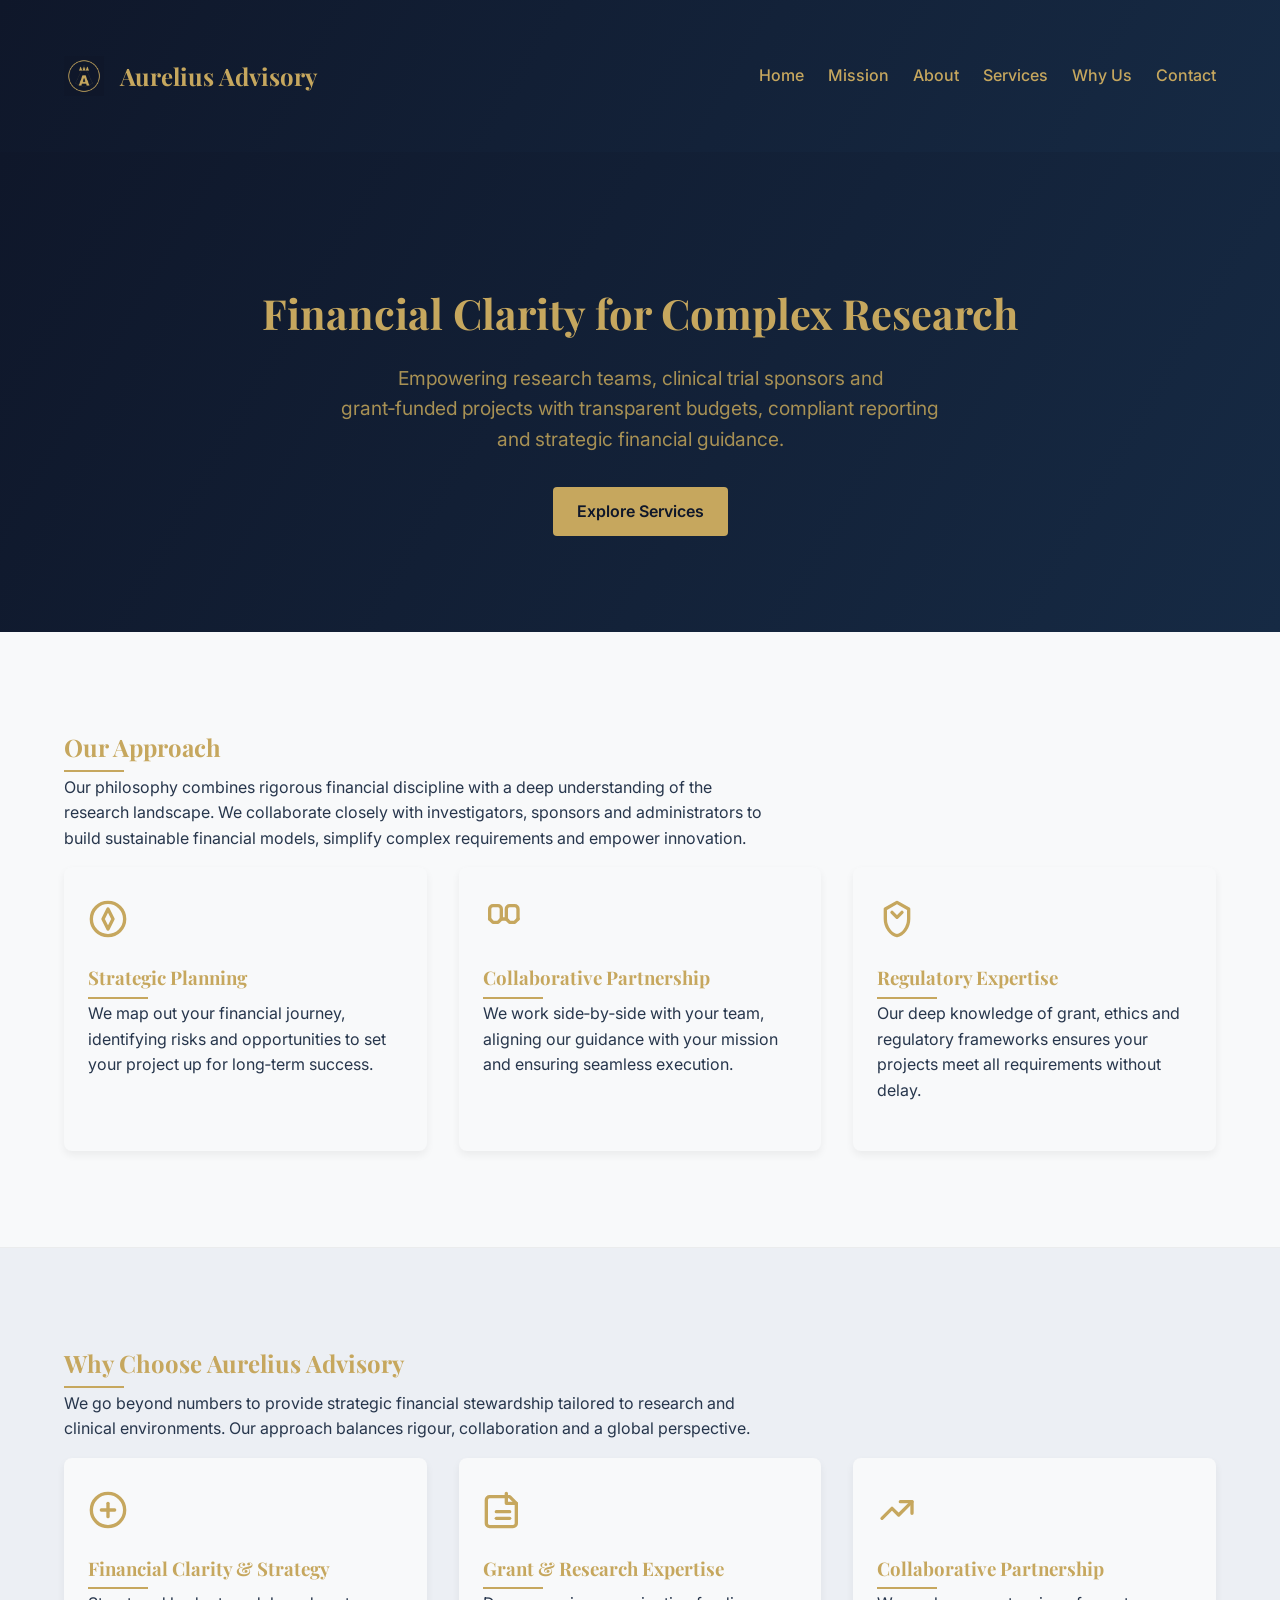
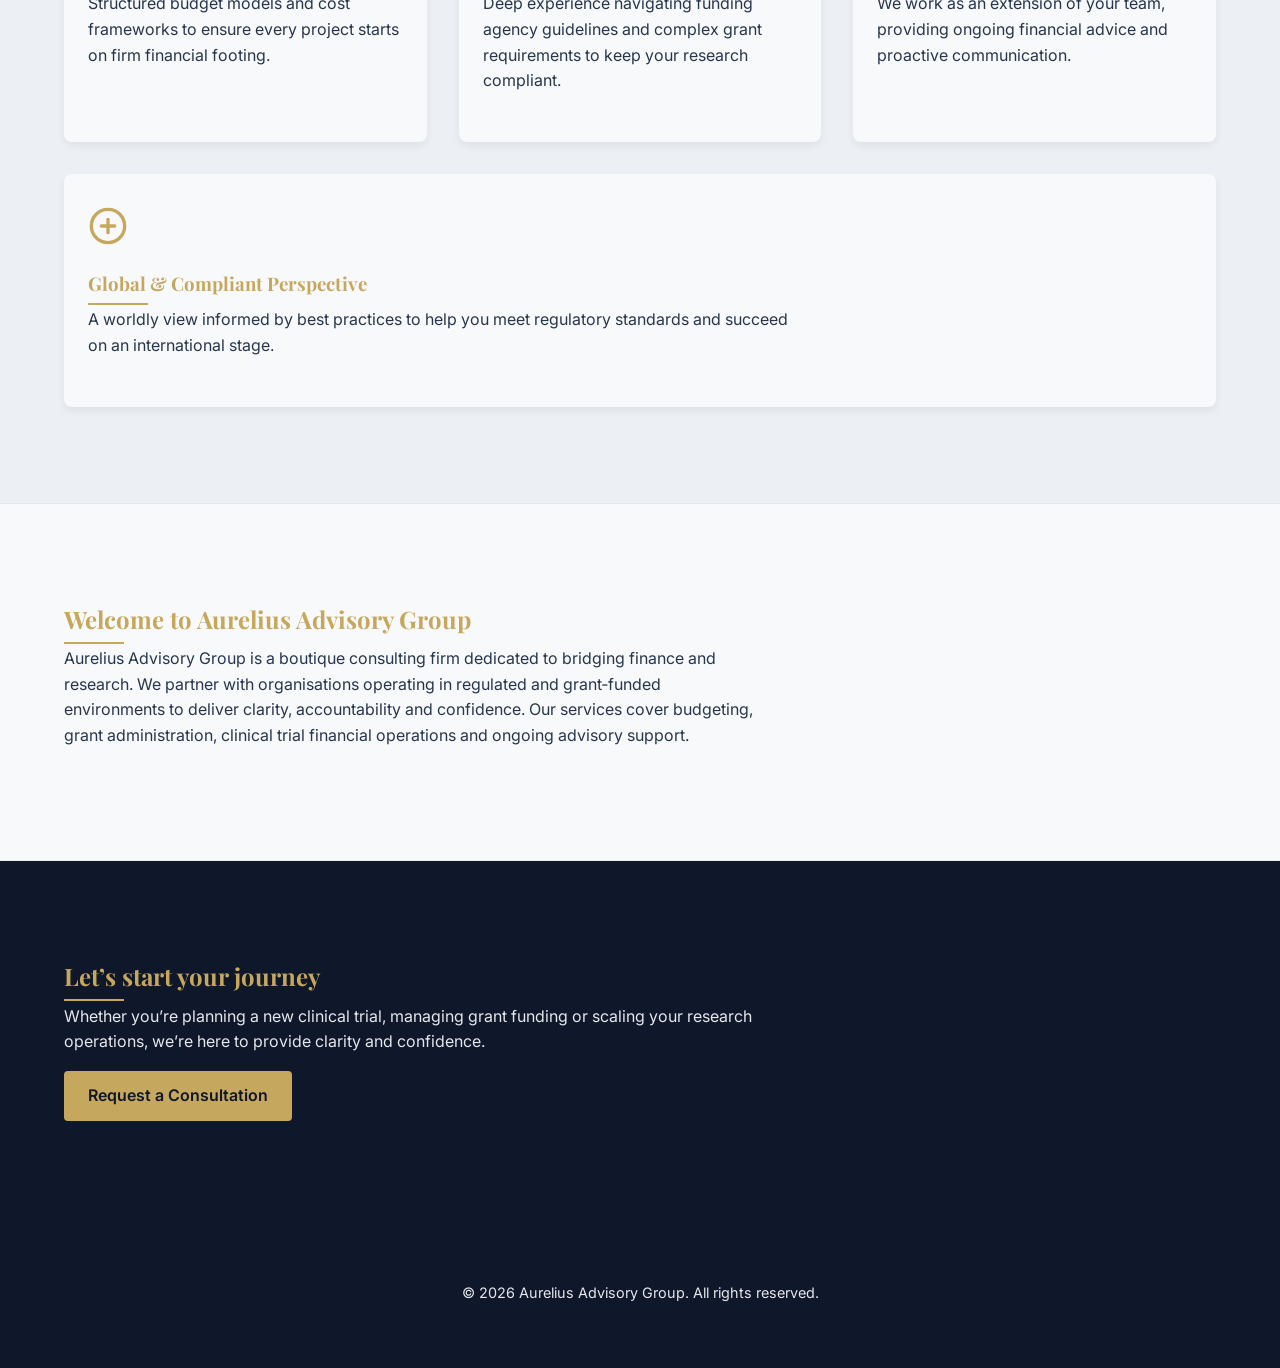
==== index.html @ b40927cd "Add files via upload" ====
<!DOCTYPE html>
<html lang="en">
<head>
    <meta charset="UTF-8">
    <meta name="viewport" content="width=device-width, initial-scale=1.0">
    <title>Aurelius Advisory Group | Financial Clarity</title>
    <!-- Fonts -->
    <link href="https://fonts.googleapis.com/css2?family=Playfair+Display:wght@400;700&family=Inter:wght@300;400;500;700&display=swap" rel="stylesheet">
    <!-- Stylesheet -->
    <style>
/*
  Aurelius Advisory Group – Shared Stylesheet
  This stylesheet defines a cohesive colour palette and layout rules for all pages in the Aurelius multi‑page site.  
  The design draws inspiration from premium consulting websites: elegant serif headings, clean sans text, generous spacing and muted tones punctuated by a refined gold accent.  
*/

/* Colour palette variables to ensure consistency across the site. */
:root {
    --dark-bg: #0F172A;          /* Deep navy used for hero sections and footer */
    --gradient-start: #0F172A;   /* Gradient start for hero */
    --gradient-end: #162A44;     /* Gradient end for hero */
    --light-bg: #F8F9FA;        /* Warm light grey for main backgrounds */
    --accent-bg: #ECEFF4;       /* Slightly darker light grey for alternating sections */
    --primary-colour: #C6A75E;  /* Muted gold accent used for highlights, links and buttons */
    --secondary-colour: #A89154;/* Secondary gold tone used on hover states */
    --heading-colour-dark: #E5E7EB;   /* Light text on dark backgrounds */
    --heading-colour-light: #27364C;  /* Dark text on light backgrounds */
    --body-font: 'Inter', sans-serif;
    --heading-font: 'Playfair Display', serif;
}

/* Base reset */
* {
    margin: 0;
    padding: 0;
    box-sizing: border-box;
}

body {
    font-family: var(--body-font);
    background-color: var(--light-bg);
    color: var(--heading-colour-light);
    line-height: 1.6;
    min-height: 100vh;
    display: flex;
    flex-direction: column;
}

/* Typography */
h1, h2, h3 {
    font-family: var(--heading-font);
    color: var(--primary-colour);
    margin-bottom: 0.5rem;
    position: relative;
}
h2::after, h3::after {
    content: "";
    position: absolute;
    left: 0;
    bottom: -0.35rem;
    width: 60px;
    height: 2px;
    background-color: var(--primary-colour);
}
p {
    margin-bottom: 1rem;
    max-width: 70ch;
}

/* Layout helpers */
.container {
    width: 90%;
    max-width: 1200px;
    margin: 0 auto;
    padding: 2rem 0;
}
.section {
    padding: 4rem 0;
}
.section.light {
    background-color: var(--light-bg);
    color: var(--heading-colour-light);
    border-bottom: 1px solid rgba(0,0,0,0.05);
}
.section.accent {
    background-color: var(--accent-bg);
    color: var(--heading-colour-light);
    border-bottom: 1px solid rgba(0,0,0,0.04);
}
.section.dark {
    background-color: var(--dark-bg);
    color: var(--heading-colour-dark);
}

/* Navigation bar */
header {
    background: linear-gradient(120deg, var(--gradient-start) 0%, var(--gradient-end) 100%);
    color: var(--heading-colour-dark);
    padding: 1.5rem 0;
    position: relative;
    z-index: 10;
}
header .logo-container {
    display: flex;
    align-items: center;
    gap: 0.5rem;
}
/* Logo container styles: the logotype uses Playfair and gold colour. */
header .logo-container img {
    height: 40px;
    width: auto;
    margin-right: 0.5rem;
}
header .logo-container .logotype {
    font-family: var(--heading-font);
    font-size: 1.5rem;
    font-weight: 700;
    color: var(--primary-colour);
}

nav.navigation {
    margin-left: auto;
}
nav.navigation ul {
    list-style: none;
    display: flex;
    gap: 1.5rem;
}
nav.navigation a {
    text-decoration: none;
    color: var(--primary-colour);
    font-weight: 500;
    transition: color 0.3s ease;
}
nav.navigation a:hover {
    color: var(--secondary-colour);
}

/* Hero section */
.hero {
    background: linear-gradient(120deg, var(--gradient-start) 0%, var(--gradient-end) 100%);
    padding: 6rem 0 4rem;
    text-align: center;
    position: relative;
    overflow: hidden;
}
/* Optional overlay icon on hero; hidden by default. If you supply a custom icon, set display:block. */
.hero .overlay-icon {
    position: absolute;
    top: 50%;
    left: 50%;
    transform: translate(-50%, -50%);
    opacity: 0.05;
    pointer-events: none;
    display: none;
}
.hero h1 {
    font-size: 2.6rem;
    color: var(--primary-colour);
    margin-bottom: 1rem;
}
.hero p.lead {
    font-size: 1.2rem;
    color: var(--secondary-colour);
    max-width: 50ch;
    margin: 0 auto;
}
.hero .cta-btn {
    margin-top: 2rem;
}

/* Button styling */
.btn {
    display: inline-block;
    padding: 0.75rem 1.5rem;
    border-radius: 4px;
    font-weight: 600;
    text-decoration: none;
    transition: background-color 0.3s ease;
}
.btn-primary {
    background-color: var(--primary-colour);
    color: var(--dark-bg);
}
.btn-primary:hover {
    background-color: var(--secondary-colour);
    color: var(--dark-bg);
}

/* Services grid */
.services-grid {
    display: flex;
    flex-wrap: wrap;
    gap: 2rem;
    justify-content: space-between;
}
.service-card {
    flex: 1;
    min-width: 280px;
    background-color: var(--light-bg);
    border-radius: 8px;
    box-shadow: 0 4px 8px rgba(0, 0, 0, 0.06);
    padding: 2rem 1.5rem;
    transition: transform 0.3s ease;
    position: relative;
}
.service-card.dark {
    background-color: rgba(255,255,255,0.08);
    color: var(--heading-colour-dark);
}
.service-card:hover {
    transform: translateY(-6px);
}
.service-card .icon {
    margin-bottom: 1rem;
    color: var(--primary-colour);
}
.service-card svg {
    width: 40px;
    height: 40px;
}
.service-card h3 {
    color: var(--primary-colour);
    margin-top: 0.5rem;
    margin-bottom: 0.5rem;
}

/* Contact form */
.contact-section {
    max-width: 600px;
    margin: 0 auto;
}
.contact-section label {
    display: block;
    margin-bottom: 0.25rem;
    color: var(--primary-colour);
}
.contact-section input,
.contact-section textarea {
    width: 100%;
    padding: 0.75rem;
    margin-bottom: 1rem;
    border: none;
    border-radius: 4px;
    background-color: rgba(0, 0, 0, 0.04);
    color: var(--heading-colour-light);
    font-size: 0.9rem;
}
.dark .contact-section input,
.dark .contact-section textarea {
    background-color: rgba(255, 255, 255, 0.12);
    color: var(--heading-colour-dark);
}
.contact-section textarea {
    height: 140px;
    resize: vertical;
}
.contact-section button {
    padding: 0.8rem 1.6rem;
    background-color: var(--primary-colour);
    color: var(--dark-bg);
    border: none;
    border-radius: 4px;
    font-weight: 600;
    cursor: pointer;
    transition: background-color 0.3s ease;
}
.contact-section button:hover {
    background-color: var(--secondary-colour);
}

/* Footer */
footer {
    background-color: var(--dark-bg);
    color: var(--heading-colour-dark);
    padding: 2rem 0;
    text-align: center;
    font-size: 0.9rem;
}

@media (max-width: 768px) {
    nav.navigation ul {
        gap: 1rem;
        font-size: 0.9rem;
    }
    .hero h1 {
        font-size: 2rem;
    }
    .hero p.lead {
        font-size: 1rem;
    }
}
</style>
</head>
<body>
    <!-- Header with navigation -->
    <header>
        <div class="container" style="display:flex; align-items:center;">
            <div class="logo-container">
                <!-- Use custom logo created for Aurelius -- the PNG lives in assets/logo.png -->
                <img src="[data-uri]" alt="Aurelius logo"/>
                <span class="logotype">Aurelius Advisory</span>
            </div>
            <nav class="navigation">
                <ul>
                    <li><a href="index.html">Home</a></li>
                    <li><a href="mission.html">Mission</a></li>
                    <li><a href="about.html">About</a></li>
                    <li><a href="services.html">Services</a></li>
                    <li><a href="why.html">Why Us</a></li>
                    <li><a href="contact.html">Contact</a></li>
                </ul>
            </nav>
        </div>
    </header>

    <!-- Hero section -->
    <section class="hero">
        <div class="container">
            <h1>Financial Clarity for Complex Research</h1>
            <p class="lead">Empowering research teams, clinical trial sponsors and grant‑funded projects with transparent budgets, compliant reporting and strategic financial guidance.</p>
            <a href="services.html" class="btn btn-primary cta-btn">Explore Services</a>
        </div>
    </section>

    <!-- Our Approach section -->
    <section class="section light">
        <div class="container">
            <h2>Our Approach</h2>
            <p>Our philosophy combines rigorous financial discipline with a deep understanding of the research landscape. We collaborate closely with investigators, sponsors and administrators to build sustainable financial models, simplify complex requirements and empower innovation.</p>
            <div class="services-grid">
                <!-- Approach 1 -->
                <div class="service-card">
                    <div class="icon">
                        <!-- Compass icon representing strategic planning -->
                        <svg viewBox="0 0 24 24" fill="none" stroke="currentColor" stroke-width="2" stroke-linecap="round" stroke-linejoin="round">
                            <circle cx="12" cy="12" r="10"></circle>
                            <polygon points="12 6 15 12 12 18 9 12"></polygon>
                        </svg>
                    </div>
                    <h3>Strategic Planning</h3>
                    <p>We map out your financial journey, identifying risks and opportunities to set your project up for long‑term success.</p>
                </div>
                <!-- Approach 2 -->
                <div class="service-card">
                    <div class="icon">
                        <!-- Handshake icon representing partnership -->
                        <svg viewBox="0 0 24 24" fill="none" stroke="currentColor" stroke-width="2" stroke-linecap="round" stroke-linejoin="round">
                            <path d="M4 12l2 2h3l2-2h3l2 2h3l2-2"></path>
                            <path d="M4 12V6a2 2 0 0 1 2-2h3a2 2 0 0 1 2 2v6"></path>
                            <path d="M14 12V6a2 2 0 0 1 2-2h3a2 2 0 0 1 2 2v6"></path>
                        </svg>
                    </div>
                    <h3>Collaborative Partnership</h3>
                    <p>We work side‑by‑side with your team, aligning our guidance with your mission and ensuring seamless execution.</p>
                </div>
                <!-- Approach 3 -->
                <div class="service-card">
                    <div class="icon">
                        <!-- Shield icon representing compliance -->
                        <svg viewBox="0 0 24 24" fill="none" stroke="currentColor" stroke-width="2" stroke-linecap="round" stroke-linejoin="round">
                            <path d="M12 2l7 4v6c0 5-3.5 9.5-7 10-3.5-.5-7-5-7-10V6l7-4z"></path>
                            <path d="M9 8l3 3 3-3"></path>
                        </svg>
                    </div>
                    <h3>Regulatory Expertise</h3>
                    <p>Our deep knowledge of grant, ethics and regulatory frameworks ensures your projects meet all requirements without delay.</p>
                </div>
            </div>
        </div>
    </section>

    <!-- Highlight why to choose Aurelius Advisory -->
    <section class="section accent">
        <div class="container">
            <h2>Why Choose Aurelius Advisory</h2>
            <p>We go beyond numbers to provide strategic financial stewardship tailored to research and clinical environments. Our approach balances rigour, collaboration and a global perspective.</p>
            <div class="services-grid">
                <!-- Highlight 1 -->
                <div class="service-card">
                    <div class="icon">
                        <!-- Circle with plus icon -->
                        <svg viewBox="0 0 24 24" fill="none" stroke="currentColor" stroke-width="2" stroke-linecap="round" stroke-linejoin="round">
                            <circle cx="12" cy="12" r="10"></circle>
                            <line x1="12" y1="8" x2="12" y2="16"></line>
                            <line x1="8" y1="12" x2="16" y2="12"></line>
                        </svg>
                    </div>
                    <h3>Financial Clarity &amp; Strategy</h3>
                    <p>Structured budget models and cost frameworks to ensure every project starts on firm financial footing.</p>
                </div>
                <!-- Highlight 2 -->
                <div class="service-card">
                    <div class="icon">
                        <!-- File icon -->
                        <svg viewBox="0 0 24 24" fill="none" stroke="currentColor" stroke-width="2" stroke-linecap="round" stroke-linejoin="round">
                            <path d="M4 4h12l4 4v12a2 2 0 0 1-2 2H4a2 2 0 0 1-2-2V6a2 2 0 0 1 2-2z"></path>
                            <polyline points="14 2 14 8 20 8"></polyline>
                            <line x1="8" y1="13" x2="16" y2="13"></line>
                            <line x1="8" y1="17" x2="16" y2="17"></line>
                        </svg>
                    </div>
                    <h3>Grant &amp; Research Expertise</h3>
                    <p>Deep experience navigating funding agency guidelines and complex grant requirements to keep your research compliant.</p>
                </div>
                <!-- Highlight 3 -->
                <div class="service-card">
                    <div class="icon">
                        <!-- Check mark icon -->
                        <svg viewBox="0 0 24 24" fill="none" stroke="currentColor" stroke-width="2" stroke-linecap="round" stroke-linejoin="round">
                            <polyline points="3 17 9 11 13 15 21 7"></polyline>
                            <polyline points="14 7 21 7 21 14"></polyline>
                        </svg>
                    </div>
                    <h3>Collaborative Partnership</h3>
                    <p>We work as an extension of your team, providing ongoing financial advice and proactive communication.</p>
                </div>
                <!-- Highlight 4 -->
                <div class="service-card">
                    <div class="icon">
                        <!-- Plus icon reused for global perspective -->
                        <svg viewBox="0 0 24 24" fill="none" stroke="currentColor" stroke-width="2" stroke-linecap="round" stroke-linejoin="round">
                            <circle cx="12" cy="12" r="10"></circle>
                            <line x1="12" y1="8" x2="12" y2="16"></line>
                            <line x1="8" y1="12" x2="16" y2="12"></line>
                        </svg>
                    </div>
                    <h3>Global &amp; Compliant Perspective</h3>
                    <p>A worldly view informed by best practices to help you meet regulatory standards and succeed on an international stage.</p>
                </div>
            </div>
        </div>
    </section>

    <!-- Intro summary section -->
    <section class="section light">
        <div class="container">
            <h2>Welcome to Aurelius Advisory Group</h2>
            <p>Aurelius Advisory Group is a boutique consulting firm dedicated to bridging finance and research. We partner with organisations operating in regulated and grant‑funded environments to deliver clarity, accountability and confidence. Our services cover budgeting, grant administration, clinical trial financial operations and ongoing advisory support.</p>
        </div>
    </section>

    <!-- Call to action (redesigned) -->
    <section class="section cta dark">
        <div class="container">
            <h2>Let’s start your journey</h2>
            <p>Whether you’re planning a new clinical trial, managing grant funding or scaling your research operations, we’re here to provide clarity and confidence.</p>
            <a href="contact.html" class="btn btn-primary">Request a Consultation</a>
        </div>
    </section>

    <footer>
        <div class="container">
            © 2026 Aurelius Advisory Group. All rights reserved.
        </div>
    </footer>
</body>
</html>
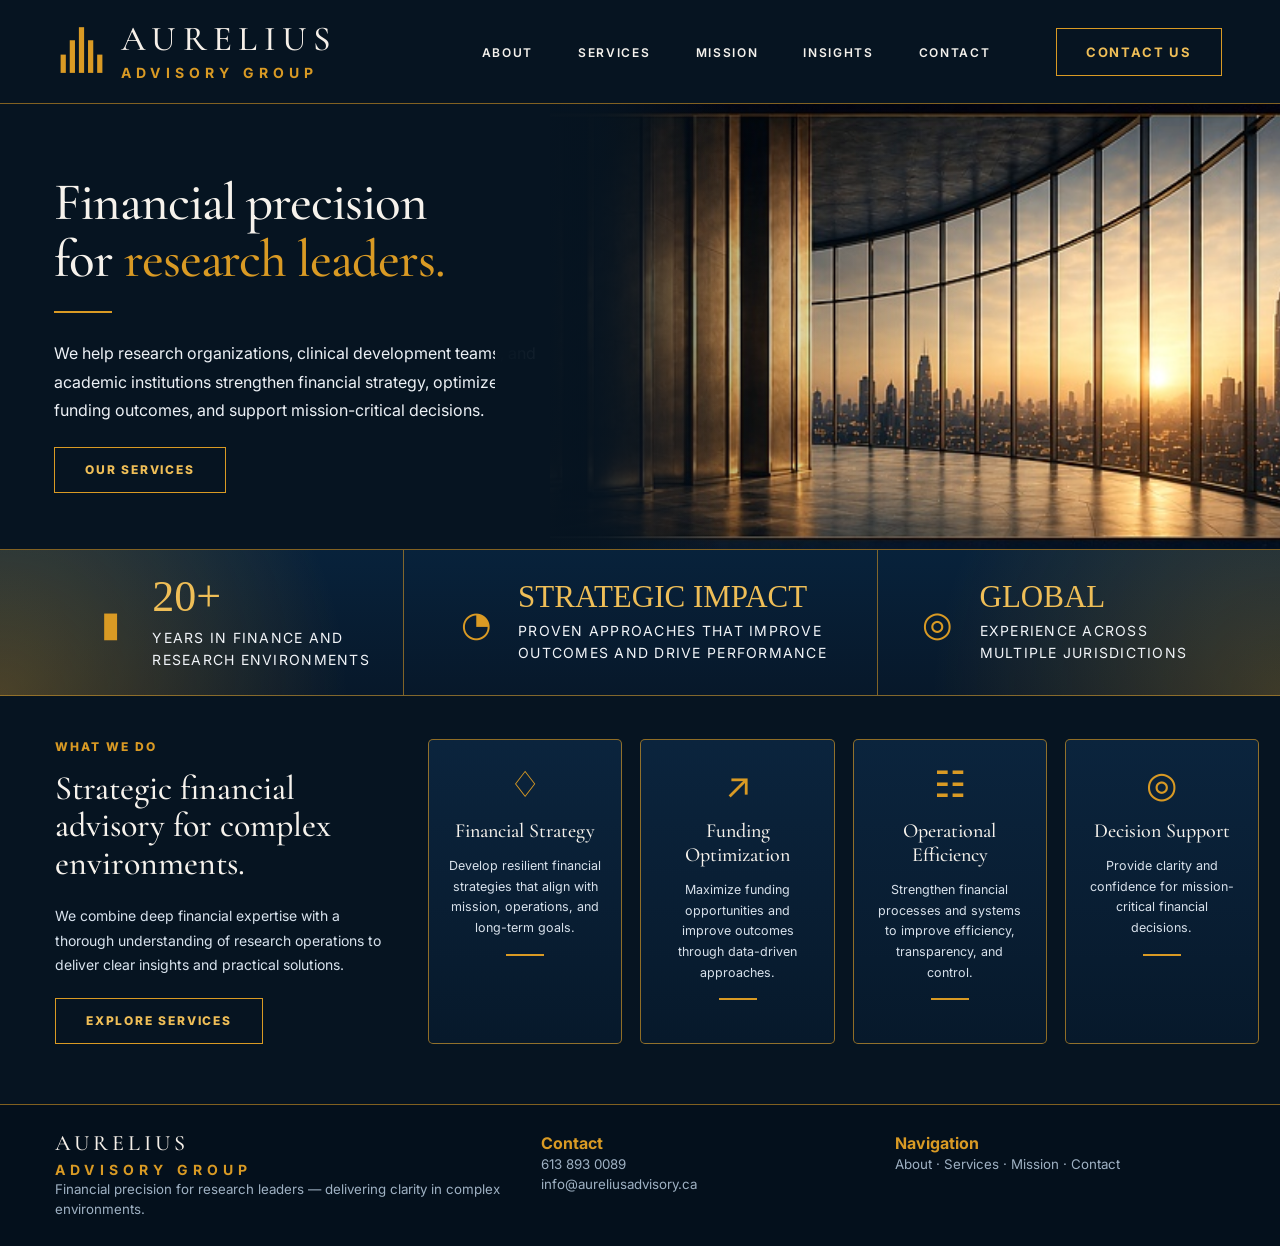
==== commit 79a5d56b: "Add files via upload" ====
--- a/index.html
+++ b/index.html
@@ -1,458 +1,76 @@
-<!DOCTYPE html>
+<!doctype html>
 <html lang="en">
 <head>
-    <meta charset="UTF-8">
-    <meta name="viewport" content="width=device-width, initial-scale=1.0">
-    <title>Aurelius Advisory Group | Financial Clarity</title>
-    <!-- Fonts -->
-    <link href="https://fonts.googleapis.com/css2?family=Playfair+Display:wght@400;700&family=Inter:wght@300;400;500;700&display=swap" rel="stylesheet">
-    <!-- Stylesheet -->
-    <style>
-/*
-  Aurelius Advisory Group – Shared Stylesheet
-  This stylesheet defines a cohesive colour palette and layout rules for all pages in the Aurelius multi‑page site.  
-  The design draws inspiration from premium consulting websites: elegant serif headings, clean sans text, generous spacing and muted tones punctuated by a refined gold accent.  
-*/
-
-/* Colour palette variables to ensure consistency across the site. */
-:root {
-    --dark-bg: #0F172A;          /* Deep navy used for hero sections and footer */
-    --gradient-start: #0F172A;   /* Gradient start for hero */
-    --gradient-end: #162A44;     /* Gradient end for hero */
-    --light-bg: #F8F9FA;        /* Warm light grey for main backgrounds */
-    --accent-bg: #ECEFF4;       /* Slightly darker light grey for alternating sections */
-    --primary-colour: #C6A75E;  /* Muted gold accent used for highlights, links and buttons */
-    --secondary-colour: #A89154;/* Secondary gold tone used on hover states */
-    --heading-colour-dark: #E5E7EB;   /* Light text on dark backgrounds */
-    --heading-colour-light: #27364C;  /* Dark text on light backgrounds */
-    --body-font: 'Inter', sans-serif;
-    --heading-font: 'Playfair Display', serif;
-}
-
-/* Base reset */
-* {
-    margin: 0;
-    padding: 0;
-    box-sizing: border-box;
-}
-
-body {
-    font-family: var(--body-font);
-    background-color: var(--light-bg);
-    color: var(--heading-colour-light);
-    line-height: 1.6;
-    min-height: 100vh;
-    display: flex;
-    flex-direction: column;
-}
-
-/* Typography */
-h1, h2, h3 {
-    font-family: var(--heading-font);
-    color: var(--primary-colour);
-    margin-bottom: 0.5rem;
-    position: relative;
-}
-h2::after, h3::after {
-    content: "";
-    position: absolute;
-    left: 0;
-    bottom: -0.35rem;
-    width: 60px;
-    height: 2px;
-    background-color: var(--primary-colour);
-}
-p {
-    margin-bottom: 1rem;
-    max-width: 70ch;
-}
-
-/* Layout helpers */
-.container {
-    width: 90%;
-    max-width: 1200px;
-    margin: 0 auto;
-    padding: 2rem 0;
-}
-.section {
-    padding: 4rem 0;
-}
-.section.light {
-    background-color: var(--light-bg);
-    color: var(--heading-colour-light);
-    border-bottom: 1px solid rgba(0,0,0,0.05);
-}
-.section.accent {
-    background-color: var(--accent-bg);
-    color: var(--heading-colour-light);
-    border-bottom: 1px solid rgba(0,0,0,0.04);
-}
-.section.dark {
-    background-color: var(--dark-bg);
-    color: var(--heading-colour-dark);
-}
-
-/* Navigation bar */
-header {
-    background: linear-gradient(120deg, var(--gradient-start) 0%, var(--gradient-end) 100%);
-    color: var(--heading-colour-dark);
-    padding: 1.5rem 0;
-    position: relative;
-    z-index: 10;
-}
-header .logo-container {
-    display: flex;
-    align-items: center;
-    gap: 0.5rem;
-}
-/* Logo container styles: the logotype uses Playfair and gold colour. */
-header .logo-container img {
-    height: 40px;
-    width: auto;
-    margin-right: 0.5rem;
-}
-header .logo-container .logotype {
-    font-family: var(--heading-font);
-    font-size: 1.5rem;
-    font-weight: 700;
-    color: var(--primary-colour);
-}
-
-nav.navigation {
-    margin-left: auto;
-}
-nav.navigation ul {
-    list-style: none;
-    display: flex;
-    gap: 1.5rem;
-}
-nav.navigation a {
-    text-decoration: none;
-    color: var(--primary-colour);
-    font-weight: 500;
-    transition: color 0.3s ease;
-}
-nav.navigation a:hover {
-    color: var(--secondary-colour);
-}
-
-/* Hero section */
-.hero {
-    background: linear-gradient(120deg, var(--gradient-start) 0%, var(--gradient-end) 100%);
-    padding: 6rem 0 4rem;
-    text-align: center;
-    position: relative;
-    overflow: hidden;
-}
-/* Optional overlay icon on hero; hidden by default. If you supply a custom icon, set display:block. */
-.hero .overlay-icon {
-    position: absolute;
-    top: 50%;
-    left: 50%;
-    transform: translate(-50%, -50%);
-    opacity: 0.05;
-    pointer-events: none;
-    display: none;
-}
-.hero h1 {
-    font-size: 2.6rem;
-    color: var(--primary-colour);
-    margin-bottom: 1rem;
-}
-.hero p.lead {
-    font-size: 1.2rem;
-    color: var(--secondary-colour);
-    max-width: 50ch;
-    margin: 0 auto;
-}
-.hero .cta-btn {
-    margin-top: 2rem;
-}
-
-/* Button styling */
-.btn {
-    display: inline-block;
-    padding: 0.75rem 1.5rem;
-    border-radius: 4px;
-    font-weight: 600;
-    text-decoration: none;
-    transition: background-color 0.3s ease;
-}
-.btn-primary {
-    background-color: var(--primary-colour);
-    color: var(--dark-bg);
-}
-.btn-primary:hover {
-    background-color: var(--secondary-colour);
-    color: var(--dark-bg);
-}
-
-/* Services grid */
-.services-grid {
-    display: flex;
-    flex-wrap: wrap;
-    gap: 2rem;
-    justify-content: space-between;
-}
-.service-card {
-    flex: 1;
-    min-width: 280px;
-    background-color: var(--light-bg);
-    border-radius: 8px;
-    box-shadow: 0 4px 8px rgba(0, 0, 0, 0.06);
-    padding: 2rem 1.5rem;
-    transition: transform 0.3s ease;
-    position: relative;
-}
-.service-card.dark {
-    background-color: rgba(255,255,255,0.08);
-    color: var(--heading-colour-dark);
-}
-.service-card:hover {
-    transform: translateY(-6px);
-}
-.service-card .icon {
-    margin-bottom: 1rem;
-    color: var(--primary-colour);
-}
-.service-card svg {
-    width: 40px;
-    height: 40px;
-}
-.service-card h3 {
-    color: var(--primary-colour);
-    margin-top: 0.5rem;
-    margin-bottom: 0.5rem;
-}
-
-/* Contact form */
-.contact-section {
-    max-width: 600px;
-    margin: 0 auto;
-}
-.contact-section label {
-    display: block;
-    margin-bottom: 0.25rem;
-    color: var(--primary-colour);
-}
-.contact-section input,
-.contact-section textarea {
-    width: 100%;
-    padding: 0.75rem;
-    margin-bottom: 1rem;
-    border: none;
-    border-radius: 4px;
-    background-color: rgba(0, 0, 0, 0.04);
-    color: var(--heading-colour-light);
-    font-size: 0.9rem;
-}
-.dark .contact-section input,
-.dark .contact-section textarea {
-    background-color: rgba(255, 255, 255, 0.12);
-    color: var(--heading-colour-dark);
-}
-.contact-section textarea {
-    height: 140px;
-    resize: vertical;
-}
-.contact-section button {
-    padding: 0.8rem 1.6rem;
-    background-color: var(--primary-colour);
-    color: var(--dark-bg);
-    border: none;
-    border-radius: 4px;
-    font-weight: 600;
-    cursor: pointer;
-    transition: background-color 0.3s ease;
-}
-.contact-section button:hover {
-    background-color: var(--secondary-colour);
-}
-
-/* Footer */
-footer {
-    background-color: var(--dark-bg);
-    color: var(--heading-colour-dark);
-    padding: 2rem 0;
-    text-align: center;
-    font-size: 0.9rem;
-}
-
-@media (max-width: 768px) {
-    nav.navigation ul {
-        gap: 1rem;
-        font-size: 0.9rem;
-    }
-    .hero h1 {
-        font-size: 2rem;
-    }
-    .hero p.lead {
-        font-size: 1rem;
-    }
-}
-</style>
+<meta charset="utf-8">
+<meta name="viewport" content="width=device-width, initial-scale=1">
+<title>Aurelius Advisory Group</title>
+<link rel="preconnect" href="https://fonts.googleapis.com">
+<link rel="preconnect" href="https://fonts.gstatic.com" crossorigin>
+<link href="https://fonts.googleapis.com/css2?family=Cormorant+Garamond:wght@400;500;600&family=Inter:wght@400;500;600;700&display=swap" rel="stylesheet">
+<link rel="stylesheet" href="style.css">
 </head>
 <body>
-    <!-- Header with navigation -->
-    <header>
-        <div class="container" style="display:flex; align-items:center;">
-            <div class="logo-container">
-                <!-- Use custom logo created for Aurelius -- the PNG lives in assets/logo.png -->
-                <img src="[data-uri]" alt="Aurelius logo"/>
-                <span class="logotype">Aurelius Advisory</span>
-            </div>
-            <nav class="navigation">
-                <ul>
-                    <li><a href="index.html">Home</a></li>
-                    <li><a href="mission.html">Mission</a></li>
-                    <li><a href="about.html">About</a></li>
-                    <li><a href="services.html">Services</a></li>
-                    <li><a href="why.html">Why Us</a></li>
-                    <li><a href="contact.html">Contact</a></li>
-                </ul>
-            </nav>
-        </div>
-    </header>
+<div class="page">
 
-    <!-- Hero section -->
-    <section class="hero">
-        <div class="container">
-            <h1>Financial Clarity for Complex Research</h1>
-            <p class="lead">Empowering research teams, clinical trial sponsors and grant‑funded projects with transparent budgets, compliant reporting and strategic financial guidance.</p>
-            <a href="services.html" class="btn btn-primary cta-btn">Explore Services</a>
-        </div>
-    </section>
+<header class="header">
+  <nav class="nav">
+    <a class="brand" href="index.html">
+      <img src="assets/logo.svg" class="logo-img" alt="Aurelius logo">
+      <div><div class="word">Aurelius</div><div class="sub">Advisory Group</div></div>
+    </a>
+    <div class="links"><a class="" href="about.html">About</a><a class="" href="services.html">Services</a><a class="" href="mission.html">Mission</a><a class="" href="insights.html">Insights</a><a class="" href="contact.html">Contact</a></div>
+    <a class="cta" href="contact.html">Contact Us</a>
+  </nav>
+</header>
 
-    <!-- Our Approach section -->
-    <section class="section light">
-        <div class="container">
-            <h2>Our Approach</h2>
-            <p>Our philosophy combines rigorous financial discipline with a deep understanding of the research landscape. We collaborate closely with investigators, sponsors and administrators to build sustainable financial models, simplify complex requirements and empower innovation.</p>
-            <div class="services-grid">
-                <!-- Approach 1 -->
-                <div class="service-card">
-                    <div class="icon">
-                        <!-- Compass icon representing strategic planning -->
-                        <svg viewBox="0 0 24 24" fill="none" stroke="currentColor" stroke-width="2" stroke-linecap="round" stroke-linejoin="round">
-                            <circle cx="12" cy="12" r="10"></circle>
-                            <polygon points="12 6 15 12 12 18 9 12"></polygon>
-                        </svg>
-                    </div>
-                    <h3>Strategic Planning</h3>
-                    <p>We map out your financial journey, identifying risks and opportunities to set your project up for long‑term success.</p>
-                </div>
-                <!-- Approach 2 -->
-                <div class="service-card">
-                    <div class="icon">
-                        <!-- Handshake icon representing partnership -->
-                        <svg viewBox="0 0 24 24" fill="none" stroke="currentColor" stroke-width="2" stroke-linecap="round" stroke-linejoin="round">
-                            <path d="M4 12l2 2h3l2-2h3l2 2h3l2-2"></path>
-                            <path d="M4 12V6a2 2 0 0 1 2-2h3a2 2 0 0 1 2 2v6"></path>
-                            <path d="M14 12V6a2 2 0 0 1 2-2h3a2 2 0 0 1 2 2v6"></path>
-                        </svg>
-                    </div>
-                    <h3>Collaborative Partnership</h3>
-                    <p>We work side‑by‑side with your team, aligning our guidance with your mission and ensuring seamless execution.</p>
-                </div>
-                <!-- Approach 3 -->
-                <div class="service-card">
-                    <div class="icon">
-                        <!-- Shield icon representing compliance -->
-                        <svg viewBox="0 0 24 24" fill="none" stroke="currentColor" stroke-width="2" stroke-linecap="round" stroke-linejoin="round">
-                            <path d="M12 2l7 4v6c0 5-3.5 9.5-7 10-3.5-.5-7-5-7-10V6l7-4z"></path>
-                            <path d="M9 8l3 3 3-3"></path>
-                        </svg>
-                    </div>
-                    <h3>Regulatory Expertise</h3>
-                    <p>Our deep knowledge of grant, ethics and regulatory frameworks ensures your projects meet all requirements without delay.</p>
-                </div>
-            </div>
-        </div>
-    </section>
 
-    <!-- Highlight why to choose Aurelius Advisory -->
-    <section class="section accent">
-        <div class="container">
-            <h2>Why Choose Aurelius Advisory</h2>
-            <p>We go beyond numbers to provide strategic financial stewardship tailored to research and clinical environments. Our approach balances rigour, collaboration and a global perspective.</p>
-            <div class="services-grid">
-                <!-- Highlight 1 -->
-                <div class="service-card">
-                    <div class="icon">
-                        <!-- Circle with plus icon -->
-                        <svg viewBox="0 0 24 24" fill="none" stroke="currentColor" stroke-width="2" stroke-linecap="round" stroke-linejoin="round">
-                            <circle cx="12" cy="12" r="10"></circle>
-                            <line x1="12" y1="8" x2="12" y2="16"></line>
-                            <line x1="8" y1="12" x2="16" y2="12"></line>
-                        </svg>
-                    </div>
-                    <h3>Financial Clarity &amp; Strategy</h3>
-                    <p>Structured budget models and cost frameworks to ensure every project starts on firm financial footing.</p>
-                </div>
-                <!-- Highlight 2 -->
-                <div class="service-card">
-                    <div class="icon">
-                        <!-- File icon -->
-                        <svg viewBox="0 0 24 24" fill="none" stroke="currentColor" stroke-width="2" stroke-linecap="round" stroke-linejoin="round">
-                            <path d="M4 4h12l4 4v12a2 2 0 0 1-2 2H4a2 2 0 0 1-2-2V6a2 2 0 0 1 2-2z"></path>
-                            <polyline points="14 2 14 8 20 8"></polyline>
-                            <line x1="8" y1="13" x2="16" y2="13"></line>
-                            <line x1="8" y1="17" x2="16" y2="17"></line>
-                        </svg>
-                    </div>
-                    <h3>Grant &amp; Research Expertise</h3>
-                    <p>Deep experience navigating funding agency guidelines and complex grant requirements to keep your research compliant.</p>
-                </div>
-                <!-- Highlight 3 -->
-                <div class="service-card">
-                    <div class="icon">
-                        <!-- Check mark icon -->
-                        <svg viewBox="0 0 24 24" fill="none" stroke="currentColor" stroke-width="2" stroke-linecap="round" stroke-linejoin="round">
-                            <polyline points="3 17 9 11 13 15 21 7"></polyline>
-                            <polyline points="14 7 21 7 21 14"></polyline>
-                        </svg>
-                    </div>
-                    <h3>Collaborative Partnership</h3>
-                    <p>We work as an extension of your team, providing ongoing financial advice and proactive communication.</p>
-                </div>
-                <!-- Highlight 4 -->
-                <div class="service-card">
-                    <div class="icon">
-                        <!-- Plus icon reused for global perspective -->
-                        <svg viewBox="0 0 24 24" fill="none" stroke="currentColor" stroke-width="2" stroke-linecap="round" stroke-linejoin="round">
-                            <circle cx="12" cy="12" r="10"></circle>
-                            <line x1="12" y1="8" x2="12" y2="16"></line>
-                            <line x1="8" y1="12" x2="16" y2="12"></line>
-                        </svg>
-                    </div>
-                    <h3>Global &amp; Compliant Perspective</h3>
-                    <p>A worldly view informed by best practices to help you meet regulatory standards and succeed on an international stage.</p>
-                </div>
-            </div>
-        </div>
-    </section>
+<section class="hero">
+  <div class="hero-left">
+    <h1>Financial precision<br>for <span class="gold">research leaders.</span></h1>
+    <div class="rule"></div>
+    <p>We help research organizations, clinical development teams, and academic institutions strengthen financial strategy, optimize funding outcomes, and support mission-critical decisions.</p>
+    <a class="btn" href="services.html">Our Services</a>
+  </div>
+  <div class="hero-visual"></div>
+</section>
 
-    <!-- Intro summary section -->
-    <section class="section light">
-        <div class="container">
-            <h2>Welcome to Aurelius Advisory Group</h2>
-            <p>Aurelius Advisory Group is a boutique consulting firm dedicated to bridging finance and research. We partner with organisations operating in regulated and grant‑funded environments to deliver clarity, accountability and confidence. Our services cover budgeting, grant administration, clinical trial financial operations and ongoing advisory support.</p>
-        </div>
-    </section>
+<section class="stats">
+  <div class="stats-inner">
+    <div class="stat"><div class="stat-icon">▮</div><div><strong>20+</strong><span>Years in finance and<br>research environments</span></div></div>
+    <div class="stat"><div class="stat-icon">◔</div><div><strong class="small-title">Strategic Impact</strong><span>Proven approaches that improve<br>outcomes and drive performance</span></div></div>
+    <div class="stat"><div class="stat-icon">◎</div><div><strong class="small-title">Global</strong><span>Experience across<br>multiple jurisdictions</span></div></div>
+  </div>
+</section>
+<section class="work">
+  <div class="work-grid">
+    <div>
+      <div class="eyebrow">What we do</div>
+      <h2>Strategic financial advisory for complex environments.</h2>
+      <p>We combine deep financial expertise with a thorough understanding of research operations to deliver clear insights and practical solutions.</p>
+      <a class="btn" href="services.html">Explore Services</a>
+    </div>
+    <div class="cards">
+      <article class="card"><div class="card-icon">♢</div><h3>Financial Strategy</h3><p>Develop resilient financial strategies that align with mission, operations, and long-term goals.</p><div class="mini"></div></article>
+      <article class="card"><div class="card-icon">↗</div><h3>Funding Optimization</h3><p>Maximize funding opportunities and improve outcomes through data-driven approaches.</p><div class="mini"></div></article>
+      <article class="card"><div class="card-icon">☷</div><h3>Operational Efficiency</h3><p>Strengthen financial processes and systems to improve efficiency, transparency, and control.</p><div class="mini"></div></article>
+      <article class="card"><div class="card-icon">◎</div><h3>Decision Support</h3><p>Provide clarity and confidence for mission-critical financial decisions.</p><div class="mini"></div></article>
+    </div>
+  </div>
+</section>
 
-    <!-- Call to action (redesigned) -->
-    <section class="section cta dark">
-        <div class="container">
-            <h2>Let’s start your journey</h2>
-            <p>Whether you’re planning a new clinical trial, managing grant funding or scaling your research operations, we’re here to provide clarity and confidence.</p>
-            <a href="contact.html" class="btn btn-primary">Request a Consultation</a>
-        </div>
-    </section>
 
-    <footer>
-        <div class="container">
-            © 2026 Aurelius Advisory Group. All rights reserved.
-        </div>
-    </footer>
+<footer class="footer">
+  <div class="footer-grid">
+    <div>
+      <div class="word" style="font-size:22px">Aurelius</div>
+      <div class="sub">Advisory Group</div>
+      <small>Financial precision for research leaders — delivering clarity in complex environments.</small>
+    </div>
+    <div><strong class="gold">Contact</strong><br><small>613 893 0089<br>info@aureliusadvisory.ca</small></div>
+    <div><strong class="gold">Navigation</strong><br><small>About · Services · Mission · Contact</small></div>
+  </div>
+</footer>
+
+</div>
 </body>
 </html>
--- a/style.css
+++ b/style.css
@@ -0,0 +1,78 @@
+
+:root{
+  --navy:#061421;
+  --navy-dark:#04101c;
+  --navy-card:#07192b;
+  --navy-card2:#0b243d;
+  --gold:#d99a24;
+  --gold2:#efbe57;
+  --white:#f6f2ec;
+  --text:#d9e3ee;
+  --line:rgba(217,154,36,.58);
+}
+*{box-sizing:border-box}
+html,body{margin:0;background:#061421;color:#fff;font-family:Inter,Arial,sans-serif}
+a{text-decoration:none;color:inherit}
+h1,h2,h3,.serif,.word{font-family:"Cormorant Garamond",Georgia,'Times New Roman',serif;font-weight:500}
+.page{max-width:1440px;margin:0 auto;background:#061421;overflow:hidden;min-height:100vh}
+.header{height:104px;background:#061421;border-bottom:1px solid var(--line)}
+.nav{height:104px;display:flex;align-items:center;justify-content:space-between;padding:0 58px}
+.brand{display:flex;align-items:center;gap:16px}
+.logo-img{width:47px;height:60px;display:block}
+.word{font-size:35px;letter-spacing:.18em;line-height:.95;text-transform:uppercase;color:#f6f0e9}
+.sub{font-size:14px;letter-spacing:.37em;color:var(--gold);font-weight:700;text-transform:uppercase;margin-top:7px}
+.links{display:flex;gap:45px;margin-left:80px}
+.links a{font-size:12px;letter-spacing:.14em;text-transform:uppercase;color:#f5f2ed;font-weight:600}
+.links a.active,.links a:hover{color:var(--gold2)}
+.cta{border:1px solid var(--gold);padding:15px 29px;color:var(--gold2);font-size:13px;font-weight:700;letter-spacing:.14em;text-transform:uppercase}
+.hero{min-height:446px;border-bottom:1px solid var(--line);display:grid;grid-template-columns:43% 57%;position:relative}
+.hero-left{padding-left:54px;padding-top:70px;padding-bottom:50px;background:#061421;position:relative;z-index:2}
+.hero-left:after{content:"";position:absolute;right:-175px;top:0;width:230px;height:100%;background:linear-gradient(90deg,#061421 0%,rgba(6,20,33,.88) 45%,rgba(6,20,33,0) 100%);pointer-events:none;z-index:3}
+.hero h1{font-size:53px;line-height:1.08;margin:0;color:#f6f2ec;letter-spacing:-.02em}
+.gold{color:var(--gold)}
+.rule{width:58px;height:2px;background:var(--gold);margin:23px 0 26px}
+.hero p{width:522px;max-width:100%;font-size:16px;line-height:1.78;color:#edf1f6;margin:0 0 22px}
+.btn{display:inline-flex;border:1px solid var(--gold);height:46px;align-items:center;padding:0 30px;color:var(--gold2);font-weight:800;font-size:12px;letter-spacing:.15em;text-transform:uppercase}
+.hero-visual{position:relative;overflow:hidden;background-image:url('assets/hero.jpg');background-size:cover;background-position:center center}
+.hero-visual:before{content:"";position:absolute;inset:0;background:linear-gradient(90deg,rgba(6,20,33,.52),rgba(6,20,33,.12) 35%,rgba(6,20,33,0) 60%)}
+.stats{min-height:145px;background:
+  radial-gradient(circle at 0% 100%,rgba(217,154,36,.32),transparent 27%),
+  radial-gradient(circle at 100% 100%,rgba(217,154,36,.26),transparent 27%),
+  linear-gradient(180deg,#08223b,#07182a);
+  border-bottom:1px solid var(--line);
+}
+.stats-inner{min-height:145px;display:grid;grid-template-columns:1fr 1.36fr 1fr;padding:0 55px}
+.stat{display:flex;align-items:center;justify-content:center;gap:20px;text-align:left;padding:24px}
+.stat + .stat{border-left:1px solid var(--line)}
+.stat-icon{color:var(--gold);font-size:35px;width:44px;text-align:center}
+.stat strong{display:block;color:var(--gold2);font-family:Georgia,'Times New Roman',serif;font-size:44px;line-height:1;font-weight:500}
+.stat strong.small-title{font-size:31px;text-transform:uppercase}
+.stat span{display:block;color:#f1f4f8;text-transform:uppercase;letter-spacing:.09em;font-size:14px;line-height:1.55;margin-top:8px}
+.work{background:#061421;padding:43px 55px 60px}
+.work-grid{display:grid;grid-template-columns:29% 71%;gap:34px}
+.eyebrow{color:var(--gold);font-size:12px;font-weight:800;letter-spacing:.17em;text-transform:uppercase;margin-bottom:16px}
+.work h2{font-size:34px;line-height:1.1;margin:0 0 22px;color:#f6f2ec}
+.work p{font-size:14px;line-height:1.75;color:#d9e3ee;margin:0 0 20px}
+.cards{display:grid;grid-template-columns:repeat(4,1fr);gap:18px}
+.card{min-height:236px;background:linear-gradient(180deg,#0b243d,#07192b);border:1px solid rgba(217,154,36,.65);border-radius:5px;text-align:center;padding:26px 19px 20px}
+.card-icon{font-size:36px;color:var(--gold);line-height:1;margin-bottom:17px}
+.card h3{font-size:20px;margin:0 0 13px;color:#f6f2ec}
+.card p{font-size:12.5px;line-height:1.65;color:#d8e1eb;margin:0}
+.mini{width:38px;height:2px;background:var(--gold);margin:15px auto 0}
+.content-section{padding:52px 55px 70px;background:#061421;border-top:1px solid rgba(217,154,36,.22)}
+.content-grid{display:grid;grid-template-columns:1fr 1fr;gap:24px}
+.panel{background:linear-gradient(180deg,#0b243d,#07192b);border:1px solid rgba(217,154,36,.65);border-radius:5px;padding:30px}
+.panel h2{font-size:32px;line-height:1.1;margin:0 0 18px;color:#f6f2ec}
+.panel p,.panel li{color:#d8e1eb;font-size:15px;line-height:1.75}
+.panel ul{margin:0;padding-left:18px}
+.form-grid{display:grid;grid-template-columns:1fr 1fr;gap:14px}
+input,textarea,select{width:100%;background:#082035;border:1px solid rgba(217,154,36,.55);color:#fff;padding:14px;font:inherit;border-radius:2px}
+textarea{min-height:130px;resize:vertical}
+.full{grid-column:1/-1}
+.submit{background:transparent;margin-top:0}
+.footer{border-top:1px solid var(--line);padding:28px 55px;color:#d9e3ee;background:#04101c}
+.footer-grid{display:grid;grid-template-columns:1.4fr 1fr 1fr;gap:24px}
+.footer small{color:#9fb1c3}
+@media(max-width:1000px){
+  .page{width:100%}.links{display:none}.hero{grid-template-columns:1fr}.hero-left{padding:55px 35px}.hero-left:after{display:none}.hero-visual{height:320px}.stats-inner{grid-template-columns:1fr;padding:0}.stat+.stat{border-left:0;border-top:1px solid var(--line)}.work{padding:45px 30px}.work-grid,.cards,.content-grid,.footer-grid{grid-template-columns:1fr}.card{min-height:auto}.cta{display:none}.nav{padding:18px 30px}
+}
